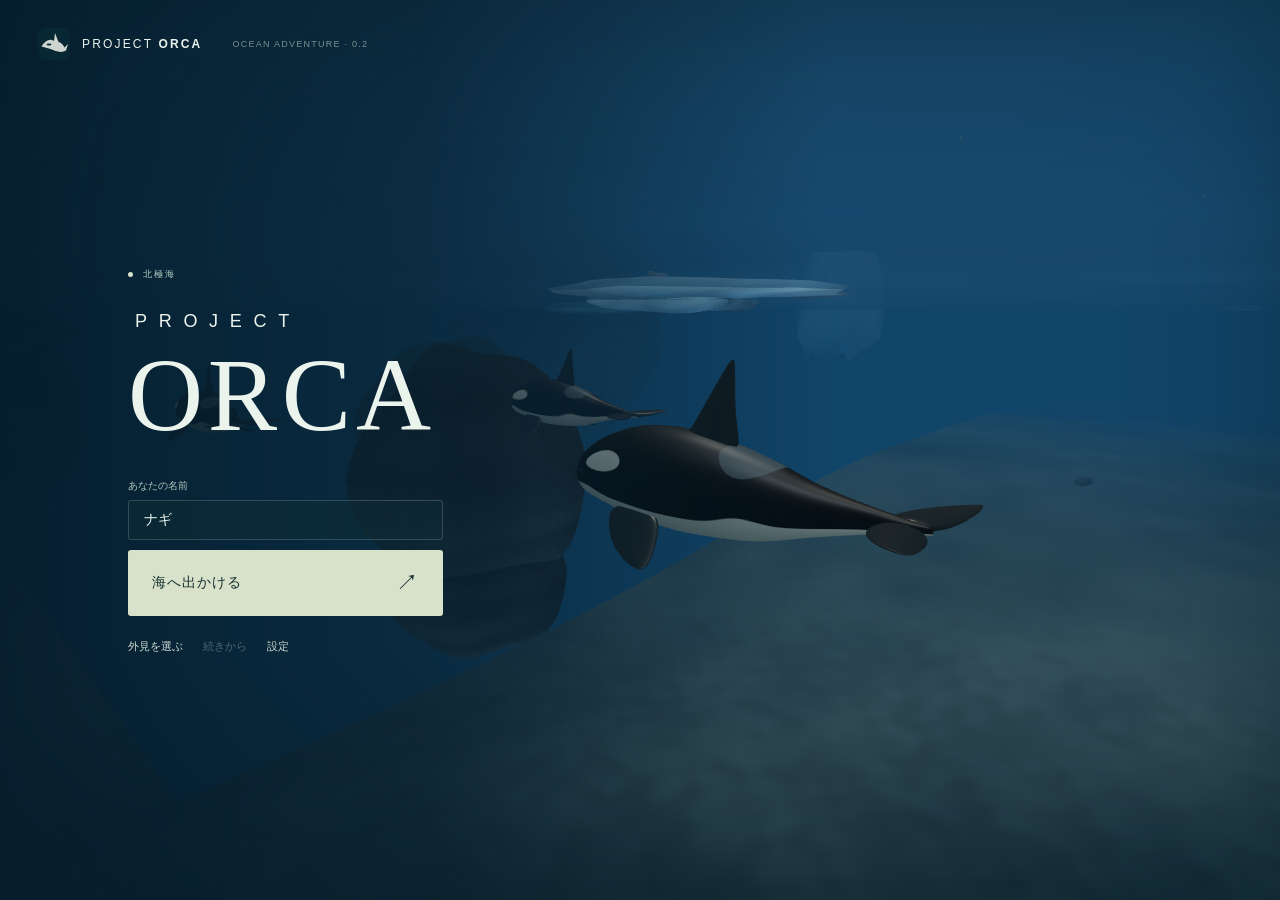
==== index.html @ 42634b18 "Publish PROJECT ORCA browser build" ====
<!doctype html>
<html lang="ja">
  <head>
    <meta charset="UTF-8" />
    <meta
      name="viewport"
      content="width=device-width,initial-scale=1,maximum-scale=1,viewport-fit=cover"
    />
    <meta name="theme-color" content="#071e26" />
    <meta
      name="description"
      content="PROJECT ORCA — シャチになって泳ぐ、海の遊泳プロトタイプ。"
    />
    <title>PROJECT ORCA — はじまりの入り江</title>
    <link rel="icon" type="image/svg+xml" href="./orca.svg" />
    <script type="module" crossorigin src="./assets/index-D6HIHNkJ.js"></script>
    <link rel="modulepreload" crossorigin href="./assets/rolldown-runtime-DK3Fl9T5.js">
    <link rel="modulepreload" crossorigin href="./assets/performanceConfigurator-UtxC_Odd.js">
    <link rel="modulepreload" crossorigin href="./assets/observable.pure-B5E8yEYx.js">
    <link rel="modulepreload" crossorigin href="./assets/engineStore-e38OvQA7.js">
    <link rel="modulepreload" crossorigin href="./assets/math.scalar.functions-CWgZfN9p.js">
    <link rel="modulepreload" crossorigin href="./assets/typeStore-Cu_sj2zM.js">
    <link rel="modulepreload" crossorigin href="./assets/math.vector.pure-DHuOuFju.js">
    <link rel="modulepreload" crossorigin href="./assets/domManagement-BqltO0ki.js">
    <link rel="modulepreload" crossorigin href="./assets/logger-CuBYPcDK.js">
    <link rel="modulepreload" crossorigin href="./assets/precisionDate-Uyb-ubD0.js">
    <link rel="modulepreload" crossorigin href="./assets/tools.functions-Bfpe10Z_.js">
    <link rel="modulepreload" crossorigin href="./assets/webRequest-dqz0dHXK.js">
    <link rel="modulepreload" crossorigin href="./assets/halfFloat-Ce77JD5z.js">
    <link rel="modulepreload" crossorigin href="./assets/guid-BXdVC_j_.js">
    <link rel="modulepreload" crossorigin href="./assets/tools.pure-nGRJFzYk.js">
    <link rel="modulepreload" crossorigin href="./assets/math.color.pure-CeF1C0dY.js">
    <link rel="modulepreload" crossorigin href="./assets/decorators-DI--mtdq.js">
    <link rel="modulepreload" crossorigin href="./assets/decorators.serialization-Bla9NMbT.js">
    <link rel="modulepreload" crossorigin href="./assets/smartArray-BRfcgNbX.js">
    <link rel="modulepreload" crossorigin href="./assets/node-C7BfPnvl.js">
    <link rel="modulepreload" crossorigin href="./assets/shaderStore-D-XQlhUT.js">
    <link rel="modulepreload" crossorigin href="./assets/internalTexture-2KuvHfRu.js">
    <link rel="modulepreload" crossorigin href="./assets/abstractEngine.pure-BdCotj_1.js">
    <link rel="modulepreload" crossorigin href="./assets/thinEngine.pure-C_fnGA-2.js">
    <link rel="modulepreload" crossorigin href="./assets/buffer.pure-Dsu2Cqrh.js">
    <link rel="modulepreload" crossorigin href="./assets/drawWrapper-D09kw58Y.js">
    <link rel="modulepreload" crossorigin href="./assets/preload-helper-DclECHGd.js">
    <link rel="modulepreload" crossorigin href="./assets/effectRenderer.pure-DuKdfv4X.js">
    <link rel="modulepreload" crossorigin href="./assets/lightConstants-BW4kXf1K.js">
    <link rel="modulepreload" crossorigin href="./assets/renderingManager-CKFhnV7E.js">
    <link rel="modulepreload" crossorigin href="./assets/pointerEvents-DpoSVIes.js">
    <link rel="modulepreload" crossorigin href="./assets/keyboardEvents-CGYiptFb.js">
    <link rel="modulepreload" crossorigin href="./assets/math.plane-CgUUBy_N.js">
    <link rel="modulepreload" crossorigin href="./assets/scene.pure-BgCkZ0VM.js">
    <link rel="modulepreload" crossorigin href="./assets/material.pure-g6BGzIQ9.js">
    <link rel="modulepreload" crossorigin href="./assets/math.size-BHZaDYSv.js">
    <link rel="modulepreload" crossorigin href="./assets/baseTexture.pure-BaRl4-h_.js">
    <link rel="modulepreload" crossorigin href="./assets/texture.pure-DbUJXZg4.js">
    <link rel="modulepreload" crossorigin href="./assets/animation.pure-Cd3NTP1P.js">
    <link rel="modulepreload" crossorigin href="./assets/constants-DlOANaVb.js">
    <link rel="modulepreload" crossorigin href="./assets/flowGraphInteger.pure-BKfG1Hxi.js">
    <link rel="modulepreload" crossorigin href="./assets/glTFLoaderAnimation.pure-APwmJm-O.js">
    <link rel="modulepreload" crossorigin href="./assets/postProcess.pure-Bec4GA9U.js">
    <link rel="modulepreload" crossorigin href="./assets/brdfTextureTools-Dqm6iAxA.js">
    <link rel="modulepreload" crossorigin href="./assets/sphericalPolynomial.pure-CgM_Z-fX.js">
    <link rel="modulepreload" crossorigin href="./assets/renderTargetTexture.pure-B_fIqQFZ.js">
    <link rel="modulepreload" crossorigin href="./assets/webAudioParameterComponent-I4RO8rKc.js">
    <link rel="modulepreload" crossorigin href="./assets/webAudioBaseSubGraph-ofkFGkYN.js">
    <link rel="modulepreload" crossorigin href="./assets/spatialWebAudioUpdaterComponent-DbIZGBCg.js">
    <link rel="modulepreload" crossorigin href="./assets/spatialWebAudio-PvMnu9jQ.js">
    <link rel="modulepreload" crossorigin href="./assets/abstractSoundSource-B_VErz4a.js">
    <link rel="modulepreload" crossorigin href="./assets/abstractSoundInstance-DIsoNVmw.js">
    <link rel="modulepreload" crossorigin href="./assets/flowGraphBlock-COSlsPFl.js">
    <link rel="modulepreload" crossorigin href="./assets/flowGraphAssetsContext-WtUyuDAI.js">
    <link rel="modulepreload" crossorigin href="./assets/flowGraphExecutionBlock-EtCtSpY2.js">
    <link rel="modulepreload" crossorigin href="./assets/flowGraphExecutionBlockWithOutSignal-daJLBOyP.js">
    <link rel="modulepreload" crossorigin href="./assets/flowGraphAsyncExecutionBlock-COw1bJff.js">
    <link rel="modulepreload" crossorigin href="./assets/flowGraphRichTypes.pure-CSgQOXzT.js">
    <link rel="modulepreload" crossorigin href="./assets/audioEngineV2-BJn6YDNq.js">
    <link rel="modulepreload" crossorigin href="./assets/textureProcessor-CqxPfNHv.js">
    <link rel="stylesheet" crossorigin href="./assets/index-ByMp5sHE.css">
  </head>
  <body>
    <canvas id="ocean" aria-label="PROJECT ORCAの3D海洋シーン"></canvas>
    <div id="app"></div>
  </body>
</html>
---- assets/index-ByMp5sHE.css ----
:root{--lightningcss-light: ;--lightningcss-dark:initial;color-scheme:dark;color:#eaf3ec;--mint:#c1ddc7;--text-scale:1;--touch-opacity:.7;--touch-inset:24px;font-synthesis:none;background:#071e26;font-family:Helvetica Neue,Hiragino Kaku Gothic ProN,Yu Gothic,sans-serif}*{box-sizing:border-box}body{font-size:calc(14px * var(--text-scale));margin:0;overflow:hidden}button,input,select{font:inherit}button{cursor:pointer;color:inherit;background:#cde4d409;border:1px solid #d3e8da30;border-radius:3px;padding:13px 18px;transition:background .18s,border-color .18s}button:hover{background:#d3e8da19;border-color:#d3e8da88}button:focus-visible,input:focus-visible,select:focus-visible,summary:focus-visible{outline-offset:4px;outline:2px solid #b9e8d3}button:disabled{opacity:.35;cursor:default}button.primary{color:#172f31;letter-spacing:.07em;background:#d8e2ca;border:0;justify-content:space-between;align-items:center;width:100%;padding:18px 24px;font-weight:600;display:flex}.primary:hover{background:#eef4de}.primary span{font-size:22px;font-weight:400}button small{letter-spacing:.07em;font-size:9px;display:block}input,select{color:#eaf3ec;background:#0c292dba;border:1px solid #b9d4c638;border-radius:3px;padding:11px 14px}input[type=range]{accent-color:#c8dfc7;width:100%;padding:0}input[type=checkbox]{accent-color:#bed8c1}#ocean{touch-action:none;outline:none;width:100vw;height:100dvh;display:block}#app{pointer-events:none;touch-action:none;position:fixed;inset:0}#app button,#app input,#app select,#app summary,#app details,#panel{pointer-events:auto}#panel{scrollbar-width:thin;background:#061b2238;justify-content:center;align-items:center;display:flex;position:absolute;inset:0;overflow:auto}#panel[hidden],[hidden]{display:none!important}.vignette{pointer-events:none;background:linear-gradient(#071b2738,#0000 24% 72%,#03182077);position:absolute;inset:0;box-shadow:inset 0 0 140px #03182066}#brand{top:max(28px, env(safe-area-inset-top));left:max(38px, env(safe-area-inset-left));z-index:3;letter-spacing:.18em;align-items:center;gap:12px;font-size:12px;display:flex;position:absolute}#brand img{opacity:.85;width:32px;height:32px}#brand b{font-weight:600}.build-tag{letter-spacing:.14em;color:#b1c8c2;opacity:.65;margin-left:18px;font-size:9px}#app[data-screen=title] #panel{background:linear-gradient(90deg,#051c2bea 0%,#071f2db3 33%,#082c3615 65%);justify-content:flex-start}.title-panel{width:315px;margin-left:10%;padding:110px 0 80px}.edition{letter-spacing:.22em;color:#b8d1c5;align-items:center;gap:10px;font-size:9px;display:flex}.edition i{background:#d8e2ca;border-radius:50%;width:5px;height:5px}h1{letter-spacing:.04em;margin:14px 0 16px;font-family:Baskerville,Yu Mincho,Hiragino Mincho ProN,serif;font-size:32px;font-weight:400;line-height:1.4}.title-panel h1{letter-spacing:.045em;margin:30px 0 25px;font-family:Baskerville,Times New Roman,serif;font-size:104px;font-weight:400;line-height:1.15}.title-panel h1>span:first-child{letter-spacing:.65em;margin-bottom:3px;padding-left:7px;font-family:Helvetica Neue,sans-serif;font-size:18px;display:block}.title-panel h1 .title-jp{letter-spacing:.15em;white-space:nowrap;margin-top:15px;font-family:Yu Mincho,Hiragino Mincho ProN,serif;font-size:18px;display:block}.intro{color:#b5ccc8;margin-bottom:27px;font-size:12px;line-height:2.15}.name-label{color:#b6c9be;margin:0 0 7px;font-size:10px;display:block}#orca-name{background:#102e3677;width:100%;margin-bottom:10px;padding:11px 15px}.title-links{gap:20px;margin:15px 0 0;display:flex}.title-links button{color:#cfdbd1;background:0 0;border:0;padding:8px 0;font-size:11px}.prototype-note{letter-spacing:.18em;color:#8eafa9;margin-top:26px;font-size:9px;line-height:2.3}.prototype-note span{letter-spacing:.05em;border-left:1px solid #829f9755;margin-left:10px;padding-left:10px}.prototype-note small{letter-spacing:.03em;color:#829e9e;font-size:9px}.title-coordinate{text-align:right;flex-direction:column;gap:10px;display:flex;position:absolute;bottom:19%;right:7%}.title-coordinate>span:first-child{letter-spacing:.25em;font-size:10px}.title-coordinate strong{letter-spacing:.15em;font-family:Yu Mincho,serif;font-size:21px;font-weight:400}.title-coordinate small{letter-spacing:.08em;color:#b1cac4;font-size:9px}.fine-rule{background:#a7c3b787;align-self:flex-end;width:48px;height:1px;margin:7px 0}.title-footer{letter-spacing:.14em;color:#8eaba5;justify-content:space-between;font-size:9px;display:flex;position:absolute;bottom:25px;left:40px;right:40px}.modal{-webkit-backdrop-filter:blur(18px);backdrop-filter:blur(18px);background:#092630ed;border:1px solid #b9d4c62c;border-radius:5px;width:min(480px,100% - 40px);max-height:calc(100dvh - 140px);margin:90px auto 30px;padding:34px;position:relative;overflow:auto;box-shadow:0 24px 100px #0005}.eyebrow{letter-spacing:.22em;color:#a6cabe;font-size:9px;display:block}.modal p{color:#bdd0c9;font-size:12px;line-height:1.9}.modal small{color:#91ada4;font-size:10px;line-height:1.9}.menu-grid{grid-template-columns:1fr 1fr;gap:8px;margin:15px 0 24px;display:grid}.menu-grid button{font-size:11px}.close{border:0;padding:3px 10px;font-size:24px;position:absolute;top:10px;right:12px}.settings-modal{width:min(640px,100% - 40px)}.settings-grid{grid-template-columns:1fr 1fr;gap:19px 28px;margin:24px 0;display:grid}.settings-grid label{color:#c8dacf;flex-direction:column;gap:12px;font-size:11px;display:flex}.settings-grid .check{flex-direction:row;align-items:center;gap:6px}.settings-grid select{max-width:100%;font-size:12px}.settings-grid small{font-size:9px}details{color:#c7d9ce;margin-bottom:24px;font-size:11px}summary{cursor:pointer;padding:12px 0}.key-grid{grid-template-columns:1fr 1fr;gap:6px;margin-bottom:15px;display:grid}.key-bind{text-align:left;justify-content:space-between;padding:8px;font-size:10px;display:flex}kbd{text-align:center;border:1px solid #b8d2c43b;border-radius:3px;min-width:20px;padding:2px 5px;font-family:inherit;font-size:10px;display:inline-block}#hud .location{flex-direction:column;gap:10px;display:flex;position:absolute;top:104px;left:40px}.location strong{letter-spacing:.15em;font-family:Yu Mincho,serif;font-size:22px;font-weight:400}.location>span:last-child{color:#b4cec4;font-size:10px}.compass{color:#d1e0d9;gap:24px;font-size:11px;display:flex;position:absolute;top:36px;left:50%;transform:translate(-50%)}.compass span:nth-child(3){text-align:center;min-width:45px}.menu-button{background:#0b2b3440;width:42px;padding:10px;font-size:16px;position:absolute;top:26px;right:32px}.instruments{align-items:center;gap:23px;display:flex;position:absolute;bottom:72px;left:40px}.depth{align-items:baseline;gap:6px;display:flex}.depth>span{letter-spacing:-.04em;font-variant-numeric:tabular-nums;font-size:38px;font-weight:200}.depth small{color:#c2d8d1;font-size:13px}.depth em{color:#94b8b0;margin-top:3px;font-size:9px;font-style:normal;display:block}.vital{border-left:1px solid #abcbb344;width:160px;padding-left:22px}.vital>div:not(.track){color:#bdd2c8;justify-content:space-between;font-size:9px;display:flex}.track{background:#adc7b52c;height:2px;margin:6px 0 9px}.track i{background:#c6e3ce;height:100%;transition:width .2s;display:block}#swim-hint{text-align:center;white-space:nowrap;position:absolute;bottom:72px;left:50%;transform:translate(-50%)}#swim-hint p{color:#bed1cb;margin:10px 0;font-size:11px}.quick-actions{gap:10px;display:flex;position:absolute;bottom:29px;right:35px}.quick-actions button{background:0 0;border:0;padding:5px;font-size:10px}.quick-actions kbd{margin-right:6px}#telemetry{color:#99b9b0;font-variant-numeric:tabular-nums;letter-spacing:.07em;font-size:9px;position:absolute;bottom:22px;left:40px}#toast{opacity:0;text-align:center;pointer-events:none;background:#082c36e6;border:1px solid #b4dcc63b;border-radius:3px;max-width:80%;padding:13px 24px;font-size:12px;line-height:1.7;transition:opacity .4s,transform .4s;position:absolute;top:95px;left:50%;transform:translate(-50%,-8px)}#toast.visible{opacity:1;transform:translate(-50%)}#loading{pointer-events:auto;z-index:10;background:#092630;flex-direction:column;justify-content:center;align-items:center;display:flex;position:absolute;inset:0}#loading p{color:#c3d6cd;margin:22px 0;font-size:12px}.load-track{background:#b3cbb22c;width:220px;height:2px}.load-track i{background:#c3dfbb;width:0;height:100%;transition:width .3s;display:block}#map-art{background:#0a3039;border:1px solid #b3c9b522;border-radius:3px;margin:20px 0}#map-art svg{width:100%;max-height:48vh;display:block}#map-art text{fill:#a7c7b9;font-family:sans-serif;font-size:9px}.discovery{border-bottom:1px solid #b3cdb21c;padding:9px 0}.muted{opacity:.7;font-size:10px!important}#touch-controls,#rotate-hint,#app[data-screen=playing] #brand .build-tag{display:none}#panel h2{font-family:Yu Mincho,serif;font-size:20px;font-weight:400}@media (pointer:coarse){#touch-controls{opacity:var(--touch-opacity);display:block}.touch-motion{right:max(var(--touch-inset), env(safe-area-inset-right));bottom:max(var(--touch-inset), env(safe-area-inset-bottom));grid-template-columns:56px 56px;gap:10px;display:grid;position:absolute}.touch-motion button,.touch-tools button{touch-action:none;background:#0a303355;border:1px solid #c6e0d850;border-radius:50%;width:56px;height:56px;padding:6px;font-size:22px}.touch-motion button.pressed,.touch-tools button.pressed{background:#b5e4cb55;border-color:#b5e4cb}.touch-tools{bottom:max(var(--touch-inset), env(safe-area-inset-bottom));left:max(var(--touch-inset), env(safe-area-inset-left));gap:10px;display:flex;position:absolute}.touch-tools button{font-size:21px}.quick-actions{top:70px;bottom:auto;right:20px}.quick-actions kbd{display:none}#swim-hint{bottom:164px}#hud .instruments{top:95px;bottom:auto;left:22px}.instruments .depth>span{font-size:24px}.vital{width:125px}.location{display:none!important}#telemetry{white-space:nowrap;font-size:8px;bottom:8px;left:50%;transform:translate(-50%)}#toast{top:65px}}@media (max-height:740px) and (min-width:761px){.title-panel{width:290px;padding:80px 0 50px}.title-panel h1{margin:18px 0;font-size:82px}.title-panel h1 .title-jp{font-size:16px}.intro{margin-bottom:17px;font-size:11px}.prototype-note{margin-top:15px}.title-links{margin-top:7px}.title-coordinate{bottom:22%}.edition{font-size:8px}}@media (max-width:760px){#brand{top:max(18px, env(safe-area-inset-top));left:max(20px, env(safe-area-inset-left));font-size:10px}.build-tag{letter-spacing:.04em;margin-left:4px;font-size:7px}.title-panel{width:270px;margin-left:8%}.title-panel h1{font-size:80px}.title-coordinate{display:none}.title-footer{font-size:7px;left:22px;right:22px}.title-footer span:last-child{display:none}.compass{gap:12px;font-size:9px;top:28px;left:66%}.menu-button{width:35px;padding:8px;font-size:12px;top:15px;right:16px}.modal{max-height:calc(100dvh - 90px);margin:65px auto 15px;padding:25px}.modal h1{font-size:27px}.settings-grid{gap:15px}.settings-grid label{font-size:10px}.instruments{left:22px}.quick-actions{right:15px}.title-panel h1 .title-jp{font-size:15px}#swim-hint{font-size:10px}#swim-hint .eyebrow{display:none}#swim-hint p{font-size:9px}}@media (pointer:coarse) and (orientation:landscape) and (max-height:540px){.title-panel{width:250px;margin-left:8%;padding:65px 0 35px}.title-panel h1{margin:12px 0;font-size:62px}.title-panel h1>span:first-child{font-size:11px}.title-panel h1 .title-jp{margin-top:6px;font-size:13px}.edition,.intro,.prototype-note,.title-footer{display:none}.title-panel .primary{padding:12px 18px}.name-label{font-size:9px}#orca-name{padding:8px 12px}.title-links{margin-top:4px}.title-coordinate{display:flex;bottom:16%;right:8%}.title-coordinate strong{font-size:16px}.modal{max-height:calc(100dvh - 80px);margin-top:60px}.instruments .depth>span{font-size:22px}.instruments{gap:12px}#hud .instruments{top:66px}.vital{width:110px;padding-left:12px}.vital>div:not(.track){font-size:8px}.track{margin:3px 0 6px}#swim-hint{bottom:26px}.quick-actions{top:62px}#toast{padding:8px 15px;font-size:10px;top:65px}}@media (pointer:coarse) and (orientation:portrait){#rotate-hint{text-align:center;color:#c4d7cb;pointer-events:none;width:100%;font-size:10px;display:block;position:absolute;top:75px}#app[data-screen=playing] #rotate-hint{top:180px}.settings-grid{grid-template-columns:1fr}.touch-tools{bottom:calc(var(--touch-inset) + 74px);left:var(--touch-inset)}#swim-hint{bottom:190px}.compass{display:none}.quick-actions{top:138px;left:15px;right:auto}}@media (prefers-reduced-motion:reduce){*{transition:none!important}}#hud{position:absolute;inset:0}@media (pointer:coarse){.quick-actions [data-action=sonar],.quick-actions #interaction{display:none}.quick-actions button{min-width:44px;min-height:44px}}#hud[data-minimal=true]>:not(.menu-button){display:none}@media (pointer:coarse) and (orientation:portrait){#toast{max-width:90%;padding:9px 14px;font-size:10px;top:215px}}#mission-hint{text-align:left;color:#d4e6dc;pointer-events:auto;background:#041c2373;border:0;border-left:2px solid #94cabc;max-width:min(480px,55vw);padding:9px 12px;font-size:12px;position:absolute;top:106px;left:34px}.character-modal{width:min(420px,45vw);margin-left:auto;margin-right:5vw}.preview-actions{gap:6px;margin:15px 0;display:flex}.preview-actions button{min-width:48px;min-height:48px}.record{border-bottom:1px solid #ffffff18;padding:14px 0}.record h2{margin:6px 0;font-size:18px}.record p{font-size:14px;line-height:1.6}.record.current{border-left:2px solid #8ac9b9;padding-left:16px}.records-modal{max-height:85dvh;overflow:auto}.site-list{max-height:150px;font-size:12px;overflow:auto}.site-list p{margin:5px}.site-list small{opacity:.65}.menu-button{min-width:48px;min-height:48px}[data-minimal=true] #mission-hint{display:none}@media (max-width:900px){#mission-hint{max-width:48vw;padding:5px 8px;font-size:10px;top:65px;left:18px}.character-modal{width:48vw;max-height:85dvh;margin-right:2vw;overflow:auto}.character-modal h1{font-size:24px}.character-modal p{font-size:12px}.character-modal .settings-grid{gap:8px}.quick-actions{gap:3px}.quick-actions button{padding:6px}.touch-tools{gap:5px}}@media (orientation:portrait) and (max-width:600px){.character-modal{width:90vw;max-height:66dvh;margin:24vh auto 0}#mission-hint{max-width:82vw;top:100px}}#mission-hint{max-width:420px;top:195px;left:40px}@media (pointer:coarse){#mission-hint{max-width:45vw;font-size:10px;top:125px;left:22px}}@media (pointer:coarse) and (orientation:portrait){#mission-hint{max-width:88vw;top:200px}#toast{top:255px!important}}@media (pointer:coarse) and (orientation:landscape){#swim-hint{width:170px;bottom:20px}#swim-hint .eyebrow{display:none}#swim-hint p{font-size:10px;line-height:1.5}.touch-tools button{border-radius:50%}}#app[data-screen=playing] #brand{display:none}#hud .reticle{background:#f2f9ffb3;border-radius:50%;width:5px;height:5px;display:none;position:absolute;top:50%;left:50%;translate:-50% -50%;box-shadow:0 0 0 1px #13294465}#hud[data-first-person=true]:not([data-minimal=true]) .reticle{display:block}#hud .location{top:max(18px, env(safe-area-inset-top))}#hud .location strong{font-size:.83rem;font-weight:500}#hud .instruments .meter{align-items:center;gap:8px;font-size:.83rem;display:flex}#hud .meter .track{flex:1}#hud[data-low-breath=true] #breath-bar{background:#ffbd88}#hud .quick-actions button,#hud #mission-hint{text-align:center;color:#e3f2ff;min-width:40px;min-height:40px;padding:4px 8px;font-size:1.18rem;line-height:1}#hud #mission-hint{width:auto;max-width:none}#touch-controls button{font-size:1.4rem}#touch-controls [hidden]{display:none}@media (pointer:coarse){#app[data-screen=playing] #rotate-hint{display:none}#hud .quick-actions button,#hud #mission-hint{min-width:44px;min-height:44px}}#hud button small,#touch-controls button small{font-size:calc(10px * var(--text-scale));letter-spacing:normal;white-space:nowrap;margin-top:4px;line-height:1}#hud .menu-button{width:auto;line-height:1}#hud .instruments .meter span{font-size:calc(10px * var(--text-scale));white-space:nowrap}#hud .quick-actions button{background:#071f366b}#touch-controls button{line-height:1}@media (pointer:coarse) and (orientation:landscape){#hud .quick-actions{top:max(84px, calc(env(safe-area-inset-top) + 64px))}}
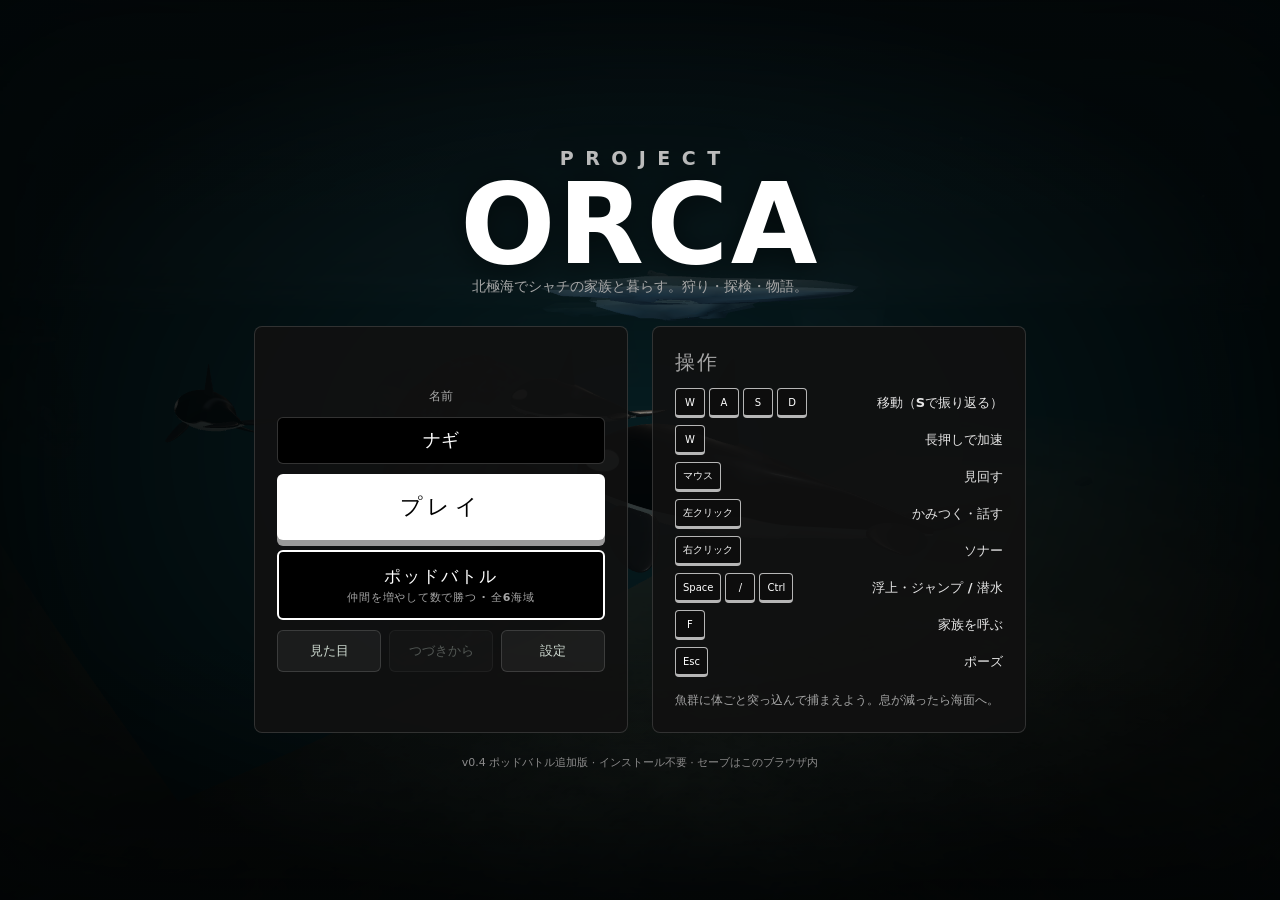
==== commit 6a6d8e32: "Publish PROJECT ORCA v0.4 with Pod Battle and Pod Rush (pod.html) Co-Authored-By: Claude Opus 5.5 <n" ====
--- a/index.html
+++ b/index.html
@@ -13,7 +13,7 @@
     />
     <title>PROJECT ORCA — はじまりの入り江</title>
     <link rel="icon" type="image/svg+xml" href="./orca.svg" />
-    <script type="module" crossorigin src="./assets/index-D6HIHNkJ.js"></script>
+    <script type="module" crossorigin src="./assets/main-h_G45akn.js"></script>
     <link rel="modulepreload" crossorigin href="./assets/rolldown-runtime-DK3Fl9T5.js">
     <link rel="modulepreload" crossorigin href="./assets/performanceConfigurator-UtxC_Odd.js">
     <link rel="modulepreload" crossorigin href="./assets/observable.pure-B5E8yEYx.js">
@@ -38,17 +38,17 @@
     <link rel="modulepreload" crossorigin href="./assets/internalTexture-2KuvHfRu.js">
     <link rel="modulepreload" crossorigin href="./assets/abstractEngine.pure-BdCotj_1.js">
     <link rel="modulepreload" crossorigin href="./assets/thinEngine.pure-C_fnGA-2.js">
-    <link rel="modulepreload" crossorigin href="./assets/buffer.pure-Dsu2Cqrh.js">
+    <link rel="modulepreload" crossorigin href="./assets/buffer.pure-CcJy8sl2.js">
     <link rel="modulepreload" crossorigin href="./assets/drawWrapper-D09kw58Y.js">
     <link rel="modulepreload" crossorigin href="./assets/preload-helper-DclECHGd.js">
-    <link rel="modulepreload" crossorigin href="./assets/effectRenderer.pure-DuKdfv4X.js">
+    <link rel="modulepreload" crossorigin href="./assets/effectRenderer.pure-Dw8sPNil.js">
     <link rel="modulepreload" crossorigin href="./assets/lightConstants-BW4kXf1K.js">
-    <link rel="modulepreload" crossorigin href="./assets/renderingManager-CKFhnV7E.js">
+    <link rel="modulepreload" crossorigin href="./assets/renderingManager-BkyeKAQs.js">
     <link rel="modulepreload" crossorigin href="./assets/pointerEvents-DpoSVIes.js">
     <link rel="modulepreload" crossorigin href="./assets/keyboardEvents-CGYiptFb.js">
     <link rel="modulepreload" crossorigin href="./assets/math.plane-CgUUBy_N.js">
-    <link rel="modulepreload" crossorigin href="./assets/scene.pure-BgCkZ0VM.js">
-    <link rel="modulepreload" crossorigin href="./assets/material.pure-g6BGzIQ9.js">
+    <link rel="modulepreload" crossorigin href="./assets/scene.pure-DlZlYXya.js">
+    <link rel="modulepreload" crossorigin href="./assets/material.pure-CqcnHW7j.js">
     <link rel="modulepreload" crossorigin href="./assets/math.size-BHZaDYSv.js">
     <link rel="modulepreload" crossorigin href="./assets/baseTexture.pure-BaRl4-h_.js">
     <link rel="modulepreload" crossorigin href="./assets/texture.pure-DbUJXZg4.js">
@@ -56,10 +56,11 @@
     <link rel="modulepreload" crossorigin href="./assets/constants-DlOANaVb.js">
     <link rel="modulepreload" crossorigin href="./assets/flowGraphInteger.pure-BKfG1Hxi.js">
     <link rel="modulepreload" crossorigin href="./assets/glTFLoaderAnimation.pure-APwmJm-O.js">
-    <link rel="modulepreload" crossorigin href="./assets/postProcess.pure-Bec4GA9U.js">
-    <link rel="modulepreload" crossorigin href="./assets/brdfTextureTools-Dqm6iAxA.js">
+    <link rel="modulepreload" crossorigin href="./assets/postProcess.pure-CaXdTGph.js">
+    <link rel="modulepreload" crossorigin href="./assets/brdfTextureTools-DnSlIe_4.js">
+    <link rel="modulepreload" crossorigin href="./assets/renderTargetTexture.pure-Coe2F7Sm.js">
+    <link rel="modulepreload" crossorigin href="./assets/textureProcessor-INXaSy8E.js">
     <link rel="modulepreload" crossorigin href="./assets/sphericalPolynomial.pure-CgM_Z-fX.js">
-    <link rel="modulepreload" crossorigin href="./assets/renderTargetTexture.pure-B_fIqQFZ.js">
     <link rel="modulepreload" crossorigin href="./assets/webAudioParameterComponent-I4RO8rKc.js">
     <link rel="modulepreload" crossorigin href="./assets/webAudioBaseSubGraph-ofkFGkYN.js">
     <link rel="modulepreload" crossorigin href="./assets/spatialWebAudioUpdaterComponent-DbIZGBCg.js">
@@ -73,8 +74,8 @@
     <link rel="modulepreload" crossorigin href="./assets/flowGraphAsyncExecutionBlock-COw1bJff.js">
     <link rel="modulepreload" crossorigin href="./assets/flowGraphRichTypes.pure-CSgQOXzT.js">
     <link rel="modulepreload" crossorigin href="./assets/audioEngineV2-BJn6YDNq.js">
-    <link rel="modulepreload" crossorigin href="./assets/textureProcessor-CqxPfNHv.js">
-    <link rel="stylesheet" crossorigin href="./assets/index-ByMp5sHE.css">
+    <link rel="modulepreload" crossorigin href="./assets/battle-ui-XgguBN_a.js">
+    <link rel="stylesheet" crossorigin href="./assets/battle-ui-DtpIV9Vv.css">
   </head>
   <body>
     <canvas id="ocean" aria-label="PROJECT ORCAの3D海洋シーン"></canvas>
--- a/assets/battle-ui-DtpIV9Vv.css
+++ b/assets/battle-ui-DtpIV9Vv.css
@@ -0,0 +1 @@
+:root{--lightningcss-light: ;--lightningcss-dark:initial;color-scheme:dark;color:#eaf3ec;--mint:#c1ddc7;--text-scale:1;--touch-opacity:.7;--touch-inset:24px;font-synthesis:none;background:#071e26;font-family:Helvetica Neue,Hiragino Kaku Gothic ProN,Yu Gothic,sans-serif}*{box-sizing:border-box}body{font-size:calc(14px * var(--text-scale));margin:0;overflow:hidden}button,input,select{font:inherit}button{cursor:pointer;color:inherit;background:#cde4d409;border:1px solid #d3e8da30;border-radius:3px;padding:13px 18px;transition:background .18s,border-color .18s}button:focus-visible,input:focus-visible,select:focus-visible,summary:focus-visible{outline-offset:4px;outline:2px solid #b9e8d3}button:disabled{opacity:.35;cursor:default}button.primary{color:#172f31;letter-spacing:.07em;background:#d8e2ca;border:0;justify-content:space-between;align-items:center;width:100%;padding:18px 24px;font-weight:600;display:flex}.primary span{font-size:22px;font-weight:400}button small{letter-spacing:.07em;font-size:9px;display:block}input,select{color:#eaf3ec;background:#0c292dba;border:1px solid #b9d4c638;border-radius:3px;padding:11px 14px}input[type=range]{accent-color:#c8dfc7;width:100%;padding:0}input[type=checkbox]{accent-color:#bed8c1}#ocean{touch-action:none;outline:none;width:100vw;height:100dvh;display:block}#app{pointer-events:none;touch-action:none;position:fixed;inset:0}#app button,#app input,#app select,#app summary,#app details,#panel{pointer-events:auto}#panel{scrollbar-width:thin;background:#061b2238;justify-content:center;align-items:center;display:flex;position:absolute;inset:0;overflow:auto}#panel[hidden],[hidden]{display:none!important}.vignette{pointer-events:none;background:linear-gradient(#071b2738,#0000 24% 72%,#03182077);position:absolute;inset:0;box-shadow:inset 0 0 140px #03182066}#brand{top:max(28px, env(safe-area-inset-top));left:max(38px, env(safe-area-inset-left));z-index:3;letter-spacing:.18em;align-items:center;gap:12px;font-size:12px;display:flex;position:absolute}#brand img{opacity:.85;width:32px;height:32px}#brand b{font-weight:600}.build-tag{letter-spacing:.14em;color:#b1c8c2;opacity:.65;margin-left:18px;font-size:9px}#app[data-screen=title] #panel{background:linear-gradient(90deg,#051c2bea 0%,#071f2db3 33%,#082c3615 65%);justify-content:flex-start}.title-panel{width:315px;margin-left:10%;padding:110px 0 80px}.edition{letter-spacing:.22em;color:#b8d1c5;align-items:center;gap:10px;font-size:9px;display:flex}.edition i{background:#d8e2ca;border-radius:50%;width:5px;height:5px}h1{letter-spacing:.04em;margin:14px 0 16px;font-family:Baskerville,Yu Mincho,Hiragino Mincho ProN,serif;font-size:32px;font-weight:400;line-height:1.4}.title-panel h1{letter-spacing:.045em;margin:30px 0 25px;font-family:Baskerville,Times New Roman,serif;font-size:104px;font-weight:400;line-height:1.15}.title-panel h1>span:first-child{letter-spacing:.65em;margin-bottom:3px;padding-left:7px;font-family:Helvetica Neue,sans-serif;font-size:18px;display:block}.title-panel h1 .title-jp{letter-spacing:.15em;white-space:nowrap;margin-top:15px;font-family:Yu Mincho,Hiragino Mincho ProN,serif;font-size:18px;display:block}.intro{color:#b5ccc8;margin-bottom:27px;font-size:12px;line-height:2.15}.name-label{color:#b6c9be;margin:0 0 7px;font-size:10px;display:block}#orca-name{background:#102e3677;width:100%;margin-bottom:10px;padding:11px 15px}.title-links{gap:20px;margin:15px 0 0;display:flex}.title-links button{color:#cfdbd1;background:0 0;border:0;padding:8px 0;font-size:11px}.prototype-note{letter-spacing:.18em;color:#8eafa9;margin-top:26px;font-size:9px;line-height:2.3}.prototype-note span{letter-spacing:.05em;border-left:1px solid #829f9755;margin-left:10px;padding-left:10px}.prototype-note small{letter-spacing:.03em;color:#829e9e;font-size:9px}.title-coordinate{text-align:right;flex-direction:column;gap:10px;display:flex;position:absolute;bottom:19%;right:7%}.title-coordinate>span:first-child{letter-spacing:.25em;font-size:10px}.title-coordinate strong{letter-spacing:.15em;font-family:Yu Mincho,serif;font-size:21px;font-weight:400}.title-coordinate small{letter-spacing:.08em;color:#b1cac4;font-size:9px}.fine-rule{background:#a7c3b787;align-self:flex-end;width:48px;height:1px;margin:7px 0}.title-footer{letter-spacing:.14em;color:#8eaba5;justify-content:space-between;font-size:9px;display:flex;position:absolute;bottom:25px;left:40px;right:40px}.modal{-webkit-backdrop-filter:blur(18px);backdrop-filter:blur(18px);background:#092630ed;border:1px solid #b9d4c62c;border-radius:5px;width:min(480px,100% - 40px);max-height:calc(100dvh - 140px);margin:90px auto 30px;padding:34px;position:relative;overflow:auto;box-shadow:0 24px 100px #0005}.eyebrow{letter-spacing:.22em;color:#a6cabe;font-size:9px;display:block}.modal small{color:#91ada4;font-size:10px;line-height:1.9}.menu-grid{grid-template-columns:1fr 1fr;gap:8px;margin:15px 0 24px;display:grid}.menu-grid button{font-size:11px}.close{border:0;padding:3px 10px;font-size:24px;position:absolute;top:10px;right:12px}.settings-modal{width:min(640px,100% - 40px)}.settings-grid{grid-template-columns:1fr 1fr;gap:19px 28px;margin:24px 0;display:grid}.settings-grid label{color:#c8dacf;flex-direction:column;gap:12px;font-size:11px;display:flex}.settings-grid .check{flex-direction:row;align-items:center;gap:6px}.settings-grid select{max-width:100%;font-size:12px}.settings-grid small{font-size:9px}details{color:#c7d9ce;margin-bottom:24px;font-size:11px}summary{cursor:pointer;padding:12px 0}.key-grid{grid-template-columns:1fr 1fr;gap:6px;margin-bottom:15px;display:grid}.key-bind{text-align:left;justify-content:space-between;padding:8px;font-size:10px;display:flex}kbd{text-align:center;border:1px solid #b8d2c43b;border-radius:3px;min-width:20px;padding:2px 5px;font-family:inherit;font-size:10px;display:inline-block}#hud .location{flex-direction:column;gap:10px;display:flex;position:absolute;top:104px;left:40px}.location strong{letter-spacing:.15em;font-family:Yu Mincho,serif;font-size:22px;font-weight:400}.location>span:last-child{color:#b4cec4;font-size:10px}.compass{color:#d1e0d9;gap:24px;font-size:11px;display:flex;position:absolute;top:36px;left:50%;transform:translate(-50%)}.compass span:nth-child(3){text-align:center;min-width:45px}.menu-button{background:#0b2b3440;width:42px;padding:10px;font-size:16px;position:absolute;top:26px;right:32px}.instruments{align-items:center;gap:23px;display:flex;position:absolute;bottom:72px;left:40px}.depth{align-items:baseline;gap:6px;display:flex}.depth>span{letter-spacing:-.04em;font-variant-numeric:tabular-nums;font-size:38px;font-weight:200}.depth small{color:#c2d8d1;font-size:13px}.depth em{color:#94b8b0;margin-top:3px;font-size:9px;font-style:normal;display:block}.vital{border-left:1px solid #abcbb344;width:160px;padding-left:22px}.vital>div:not(.track){color:#bdd2c8;justify-content:space-between;font-size:9px;display:flex}.track{background:#adc7b52c;height:2px;margin:6px 0 9px}.track i{background:#c6e3ce;height:100%;transition:width .2s;display:block}#swim-hint{text-align:center;white-space:nowrap;position:absolute;bottom:72px;left:50%;transform:translate(-50%)}#swim-hint p{color:#bed1cb;margin:10px 0;font-size:11px}.quick-actions{gap:10px;display:flex;position:absolute;bottom:29px;right:35px}.quick-actions button{background:0 0;border:0;padding:5px;font-size:10px}.quick-actions kbd{margin-right:6px}#telemetry{color:#99b9b0;font-variant-numeric:tabular-nums;letter-spacing:.07em;font-size:9px;position:absolute;bottom:22px;left:40px}#toast{opacity:0;text-align:center;pointer-events:none;background:#082c36e6;border:1px solid #b4dcc63b;border-radius:3px;max-width:80%;padding:13px 24px;font-size:12px;line-height:1.7;transition:opacity .4s,transform .4s;position:absolute;top:95px;left:50%;transform:translate(-50%,-8px)}#toast.visible{opacity:1;transform:translate(-50%)}#loading{pointer-events:auto;z-index:10;background:#092630;flex-direction:column;justify-content:center;align-items:center;display:flex;position:absolute;inset:0}#loading p{color:#c3d6cd;margin:22px 0;font-size:12px}.load-track{background:#b3cbb22c;width:220px;height:2px}.load-track i{background:#c3dfbb;width:0;height:100%;transition:width .3s;display:block}#map-art{background:#0a3039;border:1px solid #b3c9b522;border-radius:3px;margin:20px 0}#map-art svg{width:100%;max-height:48vh;display:block}#map-art text{fill:#a7c7b9;font-family:sans-serif;font-size:9px}.discovery{border-bottom:1px solid #b3cdb21c;padding:9px 0}.muted{opacity:.7;font-size:10px!important}#touch-controls,#rotate-hint,#app[data-screen=playing] #brand .build-tag{display:none}#panel h2{font-family:Yu Mincho,serif;font-size:20px;font-weight:400}@media (pointer:coarse){#touch-controls{opacity:var(--touch-opacity);display:block}.touch-motion{right:max(var(--touch-inset), env(safe-area-inset-right));bottom:max(var(--touch-inset), env(safe-area-inset-bottom));grid-template-columns:56px 56px;gap:10px;display:grid;position:absolute}.touch-motion button,.touch-tools button{touch-action:none;background:#0a303355;border:1px solid #c6e0d850;border-radius:50%;width:56px;height:56px;padding:6px;font-size:22px}.touch-motion button.pressed,.touch-tools button.pressed{background:#b5e4cb55;border-color:#b5e4cb}.touch-tools{bottom:max(var(--touch-inset), env(safe-area-inset-bottom));left:max(var(--touch-inset), env(safe-area-inset-left));gap:10px;display:flex;position:absolute}.touch-tools button{font-size:21px}.quick-actions{top:70px;bottom:auto;right:20px}.quick-actions kbd{display:none}#swim-hint{bottom:164px}#hud .instruments{top:95px;bottom:auto;left:22px}.instruments .depth>span{font-size:24px}.vital{width:125px}.location{display:none!important}#telemetry{white-space:nowrap;font-size:8px;bottom:8px;left:50%;transform:translate(-50%)}#toast{top:65px}}@media (max-height:740px) and (min-width:761px){.title-panel{width:290px;padding:80px 0 50px}.title-panel h1{margin:18px 0;font-size:82px}.title-panel h1 .title-jp{font-size:16px}.intro{margin-bottom:17px;font-size:11px}.prototype-note{margin-top:15px}.title-links{margin-top:7px}.title-coordinate{bottom:22%}.edition{font-size:8px}}@media (max-width:760px){#brand{top:max(18px, env(safe-area-inset-top));left:max(20px, env(safe-area-inset-left));font-size:10px}.build-tag{letter-spacing:.04em;margin-left:4px;font-size:7px}.title-panel{width:270px;margin-left:8%}.title-panel h1{font-size:80px}.title-coordinate{display:none}.title-footer{font-size:7px;left:22px;right:22px}.title-footer span:last-child{display:none}.compass{gap:12px;font-size:9px;top:28px;left:66%}.menu-button{width:35px;padding:8px;font-size:12px;top:15px;right:16px}.modal{max-height:calc(100dvh - 90px);margin:65px auto 15px;padding:25px}.modal h1{font-size:27px}.settings-grid{gap:15px}.settings-grid label{font-size:10px}.instruments{left:22px}.quick-actions{right:15px}.title-panel h1 .title-jp{font-size:15px}#swim-hint{font-size:10px}#swim-hint .eyebrow{display:none}#swim-hint p{font-size:9px}}@media (pointer:coarse) and (orientation:landscape) and (max-height:540px){.title-panel{width:250px;margin-left:8%;padding:65px 0 35px}.title-panel h1{margin:12px 0;font-size:62px}.title-panel h1>span:first-child{font-size:11px}.title-panel h1 .title-jp{margin-top:6px;font-size:13px}.edition,.intro,.prototype-note,.title-footer{display:none}.title-panel .primary{padding:12px 18px}.name-label{font-size:9px}#orca-name{padding:8px 12px}.title-links{margin-top:4px}.title-coordinate{display:flex;bottom:16%;right:8%}.title-coordinate strong{font-size:16px}.modal{max-height:calc(100dvh - 80px);margin-top:60px}.instruments .depth>span{font-size:22px}.instruments{gap:12px}#hud .instruments{top:66px}.vital{width:110px;padding-left:12px}.vital>div:not(.track){font-size:8px}.track{margin:3px 0 6px}#swim-hint{bottom:26px}.quick-actions{top:62px}#toast{padding:8px 15px;font-size:10px;top:65px}}@media (pointer:coarse) and (orientation:portrait){#rotate-hint{text-align:center;color:#c4d7cb;pointer-events:none;width:100%;font-size:10px;display:block;position:absolute;top:75px}#app[data-screen=playing] #rotate-hint{top:180px}.settings-grid{grid-template-columns:1fr}.touch-tools{bottom:calc(var(--touch-inset) + 74px);left:var(--touch-inset)}#swim-hint{bottom:190px}.compass{display:none}.quick-actions{top:138px;left:15px;right:auto}}@media (prefers-reduced-motion:reduce){*{transition:none!important}}#hud{position:absolute;inset:0}@media (pointer:coarse){.quick-actions [data-action=sonar],.quick-actions #interaction{display:none}.quick-actions button{min-width:44px;min-height:44px}}#hud[data-minimal=true]>:not(.menu-button){display:none}@media (pointer:coarse) and (orientation:portrait){#toast{max-width:90%;padding:9px 14px;font-size:10px;top:215px}}#mission-hint{text-align:left;color:#d4e6dc;pointer-events:auto;background:#041c2373;border:0;border-left:2px solid #94cabc;max-width:min(480px,55vw);padding:9px 12px;font-size:12px;position:absolute;top:106px;left:34px}.character-modal{width:min(420px,45vw);margin-left:auto;margin-right:5vw}.preview-actions{gap:6px;margin:15px 0;display:flex}.preview-actions button{min-width:48px;min-height:48px}.record{border-bottom:1px solid #ffffff18;padding:14px 0}.record h2{margin:6px 0;font-size:18px}.record p{font-size:14px;line-height:1.6}.record.current{border-left:2px solid #8ac9b9;padding-left:16px}.records-modal{max-height:85dvh;overflow:auto}.site-list{max-height:150px;font-size:12px;overflow:auto}.site-list p{margin:5px}.site-list small{opacity:.65}.menu-button{min-width:48px;min-height:48px}[data-minimal=true] #mission-hint{display:none}@media (max-width:900px){#mission-hint{max-width:48vw;padding:5px 8px;font-size:10px;top:65px;left:18px}.character-modal{width:48vw;max-height:85dvh;margin-right:2vw;overflow:auto}.character-modal h1{font-size:24px}.character-modal p{font-size:12px}.character-modal .settings-grid{gap:8px}.quick-actions{gap:3px}.quick-actions button{padding:6px}.touch-tools{gap:5px}}@media (orientation:portrait) and (max-width:600px){.character-modal{width:90vw;max-height:66dvh;margin:24vh auto 0}#mission-hint{max-width:82vw;top:100px}}#mission-hint{max-width:420px;top:195px;left:40px}@media (pointer:coarse){#mission-hint{max-width:45vw;font-size:10px;top:125px;left:22px}}@media (pointer:coarse) and (orientation:portrait){#mission-hint{max-width:88vw;top:200px}#toast{top:255px!important}}@media (pointer:coarse) and (orientation:landscape){#swim-hint{width:170px;bottom:20px}#swim-hint .eyebrow{display:none}#swim-hint p{font-size:10px;line-height:1.5}.touch-tools button{border-radius:50%}}#app[data-screen=playing] #brand{display:none}#hud .reticle{background:#f2f9ffb3;border-radius:50%;width:5px;height:5px;display:none;position:absolute;top:50%;left:50%;translate:-50% -50%;box-shadow:0 0 0 1px #13294465}#hud[data-first-person=true]:not([data-minimal=true]) .reticle{display:block}#hud .location{top:max(18px, env(safe-area-inset-top))}#hud .location strong{font-size:.83rem;font-weight:500}#hud .instruments .meter{align-items:center;gap:8px;font-size:.83rem;display:flex}#hud .meter .track{flex:1}#hud .quick-actions button,#hud #mission-hint{text-align:center;color:#e3f2ff;min-width:40px;min-height:40px;padding:4px 8px;font-size:1.18rem;line-height:1}#hud #mission-hint{width:auto;max-width:none}#touch-controls button{font-size:1.4rem}#touch-controls [hidden]{display:none}@media (pointer:coarse){#app[data-screen=playing] #rotate-hint{display:none}#hud .quick-actions button,#hud #mission-hint{min-width:44px;min-height:44px}}#hud button small,#touch-controls button small{font-size:calc(10px * var(--text-scale));letter-spacing:normal;white-space:nowrap;margin-top:4px;line-height:1}#hud .menu-button{width:auto;line-height:1}#hud .instruments .meter span{font-size:calc(10px * var(--text-scale));white-space:nowrap}#hud .quick-actions button{background:#071f366b}#touch-controls button{line-height:1}@media (pointer:coarse) and (orientation:landscape){#hud .quick-actions{top:max(84px, calc(env(safe-area-inset-top) + 64px))}}#sonar-guide,#play-hint,#breath-warning{pointer-events:none;width:max-content;max-width:82vw;font-size:calc(12px * var(--text-scale));color:#edfaff;background:#082937ee;border-radius:5px;padding:8px 12px;position:absolute;left:50%;translate:-50%}#sonar-guide{top:max(56px, calc(env(safe-area-inset-top) + 34px));font-variant-numeric:tabular-nums;border:1px solid #62e2e76b;align-items:center;gap:10px;display:flex}#sonar-guide strong{margin-right:8px}.echo-arrow{color:#abfaff;width:24px;height:24px;rotate:var(--echo-angle,0deg);border:1px solid #82e1e6a6;border-radius:50%;place-items:center;display:grid}#play-hint,#breath-warning{text-align:center;margin:0}#breath-warning{top:max(174px, calc(env(safe-area-inset-top) + 142px));color:#ffe5ca;border:1px solid #f4a35d99}#hud[data-low-breath=true][data-breath-flash=true] #breath-bar{animation:1.5s ease-in-out infinite breath-pulse}@keyframes breath-pulse{50%{opacity:.3}}@media (prefers-reduced-motion:reduce){#hud[data-low-breath] #breath-bar{animation:none}}@media (pointer:coarse) and (orientation:portrait){#play-hint{bottom:max(176px, calc(env(safe-area-inset-bottom) + 158px))}}@media (pointer:coarse) and (orientation:landscape){#play-hint{bottom:max(86px, calc(env(safe-area-inset-bottom) + 70px))}}#echo-secondary{color:#c2dee8;flex-wrap:wrap;gap:9px;font-size:.86em;display:flex}#echo-secondary>span>span{color:#89e1e7;margin-right:4px;display:inline-block}#sonar-guide:not([hidden])~#toast{top:max(117px, calc(env(safe-area-inset-top) + 91px))}@media (pointer:coarse) and (orientation:portrait){#hud .compass{left:50%;top:max(19px, env(safe-area-inset-top));display:flex}}:root{--ink:#f1f4f3;--ink-dim:#b7c2c4;--signal:#ff8a3d;--panel:#0a1319f2;--line:#ffffff1f;color:var(--ink);font-family:Hiragino Sans,Hiragino Kaku Gothic ProN,Noto Sans JP,Yu Gothic UI,Yu Gothic,system-ui,sans-serif}h1,.location strong,#panel h2{font-family:inherit}button{border:1px solid var(--line);background:#ffffff0a;border-radius:0;font-weight:600}button:hover{background:#ffffff1a;border-color:#fff5}button:focus-visible,input:focus-visible,select:focus-visible,summary:focus-visible{outline:2px solid var(--signal);outline-offset:2px}button.primary{background:var(--signal);color:#1a0d04;letter-spacing:.02em;justify-content:flex-start;font-weight:800}input,select{border-color:var(--line);background:#0005;border-radius:0}.icon{width:22px;height:22px;margin:0 auto;display:block}#brand{letter-spacing:.08em;gap:8px;font-weight:700}#brand .logo-mark .icon{width:20px;height:20px;color:var(--signal)}#app[data-screen=title] #brand{display:none}#app[data-screen=title] #panel{background:linear-gradient(90deg,#050b0fdd 0%,#050b0f88 34%,#0000 62%);align-items:flex-end}.title-panel{width:min(340px,100% - 48px);margin:0 0 0 max(48px,7vw);padding:0 0 max(56px,9vh)}.title-panel .logo{letter-spacing:-.03em;text-shadow:0 4px 30px #0008;margin:0 0 36px;font-size:clamp(64px,11vw,120px);font-weight:900;line-height:.86}.title-panel .logo small{letter-spacing:.32em;color:var(--signal);margin-bottom:.5em;font-size:.17em;font-weight:700;display:block}.title-foot{color:var(--ink-dim);margin-top:28px;font-size:11px}.game-menu{flex-direction:column;gap:4px;display:flex}.game-menu>button,.title-links button{text-align:left;background:#00000040;border:0;border-left:3px solid #0000;width:100%;padding:13px 16px}.game-menu>button:hover,.game-menu>button:focus-visible,.title-links button:hover{border-left-color:var(--signal);background:#ffffff14;outline:none}.game-menu>button.primary{background:var(--signal);border-left-color:#fff}.title-links{gap:4px;margin-top:0;display:flex}.title-links button{text-align:center;border-left:0;flex:1;font-size:12px}.name-label{color:var(--ink-dim);margin:0 0 2px;font-size:11px}#orca-name{margin-bottom:8px}#panel{background:#03080b99}.modal{background:var(--panel);-webkit-backdrop-filter:none;backdrop-filter:none;border:0;border-top:3px solid var(--signal);border-radius:0;padding:28px 30px 26px;box-shadow:0 30px 80px #000a}.modal h1{letter-spacing:.02em;margin:0 0 14px;font-size:24px;font-weight:800}.modal p{color:var(--ink-dim);font-size:13px;line-height:1.7}.modal small{color:#8d9a9c}.pause-modal{width:min(360px,100% - 40px)}.pause-modal .game-menu{margin-bottom:14px}.ending-modal>small{color:var(--signal);font-size:12px;font-weight:700;display:block}.ending-modal h1{font-size:40px}.close{background:0 0;border:0;font-size:20px}.record{border-left:2px solid var(--line);padding-left:12px}.record.current{border-left-color:var(--signal)}.traits{gap:8px;margin-bottom:8px;display:grid}.trait{grid-template-columns:5em auto 1fr;align-items:baseline;gap:12px;display:grid}.trait .pips{color:var(--signal);letter-spacing:.15em}.trait small{text-align:right}.map-target{font-weight:700;color:var(--signal)!important}.loading-title{letter-spacing:.3em;margin-bottom:18px;font-size:13px;font-weight:800;display:block}.loading-tip{color:var(--ink-dim);margin-top:26px;font-size:12px}.load-track i{background:var(--signal)}#hud{text-shadow:0 1px 3px #000c}#hud #mission-hint.objective{border:0;border-left:3px solid var(--signal);text-align:left;width:auto;min-height:0;color:var(--ink);font-size:inherit;cursor:pointer;background:0 0;border-radius:0;margin:0;line-height:normal}#objective,#hud #mission-hint.objective{top:max(20px, env(safe-area-inset-top));left:max(28px, env(safe-area-inset-left));border-left:3px solid var(--signal);flex-direction:column;gap:3px;max-width:min(420px,40vw);padding-left:12px;display:flex;position:absolute}#mission-hint.objective small{font-size:calc(11px * var(--text-scale));color:var(--signal);font-weight:700}#mission-hint.objective strong{font-size:calc(15px * var(--text-scale));font-weight:800;line-height:1.35}#mission-hint.objective span{font-size:calc(12px * var(--text-scale));color:var(--ink-dim);font-variant-numeric:tabular-nums}#hud .location{top:max(46px, calc(env(safe-area-inset-top) + 28px));align-items:center;left:50%;translate:-50%}#hud .location strong{font-size:calc(11px * var(--text-scale));letter-spacing:.1em;color:var(--ink-dim);font-weight:700}.compass{top:max(22px, env(safe-area-inset-top));font-variant-numeric:tabular-nums;font-weight:700}#hud .menu-button{border:1px solid var(--line);background:#00000040;padding:8px}.depth>span{font-size:34px;font-weight:800}.vital{border-left:2px solid var(--line)}#hud .instruments .meter span,#hunt-panel .meter span{min-width:2.6em;color:var(--ink);font-weight:700}.track{background:#ffffff26;height:4px}.track i{background:var(--ink)}#hunt-panel{right:max(32px, env(safe-area-inset-right));flex-direction:column;align-items:flex-end;gap:8px;width:190px;display:flex;position:absolute;bottom:96px}#hunt-panel .meter{width:100%;font-size:calc(10px * var(--text-scale));align-items:center;gap:8px;display:flex}#hunt-panel .meter .track{flex:1;margin:0}#catch-count{font-variant-numeric:tabular-nums}#catch-count b{font-size:28px;font-weight:800}#catch-count small{color:var(--ink-dim);margin-left:3px}#catch-feed{flex-direction:column;align-items:flex-end;gap:4px;margin:0;padding:0;list-style:none;display:flex}#catch-feed li{font-size:calc(12px * var(--text-scale));background:#0006;padding:3px 8px;font-weight:700;animation:.25s ease-out catch-in}#catch-feed li.combo{color:#1a0d04;background:var(--signal);text-shadow:none}@keyframes catch-in{0%{opacity:0;transform:translate(12px)}}.quick-actions button,#hud .quick-actions button{border:1px solid var(--line);background:#00000040;min-width:52px;padding:7px 6px 6px}#hud button small,#touch-controls button small{font-weight:700}#hud .reticle{background:0 0;border:2px solid #fffc;width:6px;height:6px;display:block;box-shadow:0 0 0 1px #0007}#toast{background:var(--panel);border-left:3px solid var(--signal);border-radius:0;font-weight:700}#sonar-guide,#play-hint,#breath-warning{background:#0a1319e6;border-radius:0;font-weight:700}#sonar-guide{border:0;border-left:3px solid var(--signal)}.echo-arrow{border-color:var(--signal);color:var(--signal)}#breath-warning{background:var(--signal);color:#1a0d04;text-shadow:none;border:0}#touch-controls button{background:#0005;border:1px solid #fff4;border-radius:50%}#touch-controls .icon{width:24px;height:24px}@media (max-width:900px),(pointer:coarse){#objective{max-width:52vw}#mission-hint.objective strong{font-size:calc(13px * var(--text-scale))}#hunt-panel{bottom:auto;top:max(84px, calc(env(safe-area-inset-top) + 64px));width:150px}}.title-panel .logo{font-family:inherit}#hud .location{top:max(30px, calc(env(safe-area-inset-top) + 10px));left:auto;right:max(96px, calc(env(safe-area-inset-right) + 76px));align-items:flex-end;translate:none}:root{--ink:#fff;--ink-dim:#a6a6a6;--signal:#fff;--panel:#111111f0;--line:#ffffff24;--gray:#2a2a2a}body{background:#000}button.primary,.game-menu>button.primary{color:#000;background:#fff;border-left-color:#fff}.primary:hover{background:#d9d9d9}kbd{color:#fff;min-width:30px;height:30px;text-shadow:none;background:#0d0d0dcc;border:1px solid #ffffffb3;border-bottom-width:3px;border-radius:4px;place-items:center;padding:0 7px;font:700 12px/1 inherit;display:inline-grid}kbd .icon{width:16px;height:16px}.modal{background:var(--panel);border-top:1px solid #ffffff40;border-radius:6px}.modal h1{font-size:22px}#map-art svg{filter:grayscale()contrast(1.1)}#loading{background:#000}#brand .logo-mark .icon{color:#fff}#app[data-screen=title] #panel{background:radial-gradient(#0003 0%,#000c 75%),#0005;justify-content:center;align-items:center}.landing{text-align:center;grid-template-columns:minmax(0,1fr) minmax(0,1fr);grid-template-areas:"logo logo""tag tag""play controls""foot foot";gap:0 24px;width:min(820px,100%);margin:0 auto;padding:48px 24px 28px;display:grid}.landing .logo{letter-spacing:.02em;grid-area:logo;margin:0 0 6px;font-size:clamp(64px,10vw,112px);font-weight:900}.landing .logo small{color:#bdbdbd;letter-spacing:.6em;margin-left:.6em}.tagline{color:var(--ink-dim);grid-area:tag;margin:0 0 30px;font-size:14px;font-weight:600}.play-card,.controls-card{border:1px solid var(--line);text-align:left;background:#111111e6;border-radius:8px;padding:22px}.play-card{flex-direction:column;grid-area:play;gap:10px;display:flex}.play-card #orca-name{text-align:center;border-radius:6px;margin:0;padding:12px;font-size:18px;font-weight:700}.play-card .play{letter-spacing:.2em;border:0;border-radius:6px;justify-content:center;padding:18px;font-size:22px;font-weight:900;transition:transform 80ms,box-shadow 80ms,background .15s;box-shadow:0 6px #9a9a9a}.play-card .play:active{transform:translateY(4px);box-shadow:0 2px #9a9a9a}.play-card .title-links{gap:8px;display:flex}.play-card .title-links button{border:1px solid var(--line);background:#ffffff0d;border-radius:6px;flex:1;padding:11px 6px;font-size:13px}.play-card .name-label{color:var(--ink-dim);text-align:center;font-size:12px}.controls-card{grid-area:controls}.controls-card h2{letter-spacing:.1em;color:var(--ink-dim);margin:0 0 12px;font-size:13px}.controls-card dl{gap:7px;margin:0;display:grid}.controls-card dl>div{justify-content:space-between;align-items:center;gap:12px;display:flex}.controls-card dt{gap:4px;display:flex}.controls-card dd{color:#e6e6e6;margin:0;font-size:13px;font-weight:600}.controls-card p{color:var(--ink-dim);margin:14px 0 0;font-size:12px;line-height:1.6}.landing-foot{color:#8a8a8a;grid-area:foot;margin-top:22px;font-size:11px}.landing .title-foot{display:none}#hud .compass{top:max(14px, env(safe-area-inset-top));flex-direction:column;align-items:center;gap:2px;display:flex;left:50%;transform:translate(-50%)}.compass-window{width:380px;height:28px;position:relative;overflow:hidden;-webkit-mask-image:linear-gradient(90deg,#0000,#000 18% 82%,#0000);mask-image:linear-gradient(90deg,#0000,#000 18% 82%,#0000)}.compass-window:after{content:"";background:#fff;width:2px;height:9px;position:absolute;top:0;left:50%;translate:-50%}#compass-tape{height:100%;position:absolute;top:0;left:190px}#compass-tape span{white-space:nowrap;font-size:13px;font-weight:800;position:absolute;bottom:2px;translate:-50%}#compass-tape .minor{color:#bdbdbd;font-size:10px}#compass-tape .tick{background:#ffffff80;width:1px;height:7px}#bearing{color:var(--ink-dim);font-variant-numeric:tabular-nums;font-size:10px}#hud .location{top:max(62px, calc(env(safe-area-inset-top) + 48px));align-items:center;left:50%;right:auto;translate:-50%}#minimap{top:max(18px, env(safe-area-inset-top));right:max(18px, env(safe-area-inset-right));width:150px;height:150px;position:absolute}#minimap canvas{width:100%;height:100%;display:block}#hud .menu-button{top:max(18px, env(safe-area-inset-top));right:calc(max(18px, env(safe-area-inset-right)) + 162px);border-radius:6px}#hunt-panel{top:calc(max(18px, env(safe-area-inset-top)) + 160px);bottom:auto;right:max(18px, env(safe-area-inset-right));width:150px}#table-bar{background:#d0d0d0!important}#catch-feed li.combo{color:#000;background:#fff}#hud .instruments{left:50%;bottom:max(22px, env(safe-area-inset-bottom));border:1px solid var(--line);background:#0d0d0d99;border-radius:8px;gap:18px;padding:10px 18px;translate:-50%}#hud .instruments .vital{border-left:1px solid var(--line);width:240px;padding-left:16px}#hud .instruments .track{border-radius:3px;height:6px;margin:5px 0;overflow:hidden}#hud .instruments .depth>span{font-size:28px}#hud[data-low-breath=true] #breath-bar{background:#fff}#play-hint{bottom:max(104px, calc(env(safe-area-inset-bottom) + 96px))}#hud .quick-actions,.quick-actions{left:max(20px, env(safe-area-inset-left));right:auto;bottom:max(22px, env(safe-area-inset-bottom));gap:6px}#hud .quick-actions button{background:0 0;border:0;flex-direction:column;align-items:center;gap:4px;min-width:54px;padding:6px 4px 5px;display:flex}#hud .quick-actions button:hover kbd{background:#ffffff26}#hud .quick-actions small{color:#e0e0e0;margin:0}#sonar-guide{top:max(84px, calc(env(safe-area-inset-top) + 70px));border-left-color:#fff}.echo-arrow{color:#fff;border-color:#fff}#echo-secondary>span>span{color:#cfcfcf}#toast{top:max(124px, calc(env(safe-area-inset-top) + 108px));border-left-color:#fff;border-radius:6px}#breath-warning{color:#000;background:#fff;border-radius:6px}.trait .pips,#mission-hint.objective small{color:#fff}#mission-hint.objective small{opacity:.7}#hud #mission-hint.objective,.record.current{border-left-color:#fff}.map-target{color:#fff!important}#touch-controls button{background:#0000006b;border-color:#fff6}@media (max-width:760px){.landing{grid-template-columns:1fr;grid-template-areas:"logo""tag""play""controls""foot";gap:14px;padding-top:28px}.tagline{margin-bottom:4px}}@media (max-height:560px){.landing{padding:14px 20px}.landing .logo{font-size:48px}.tagline{margin-bottom:12px}.controls-card dl{grid-template-columns:1fr 1fr;gap:6px 12px}.controls-card p,.landing-foot{display:none}}@media (pointer:coarse),(max-width:900px){.compass-window{width:220px}#compass-tape{left:110px}#minimap{width:104px;height:104px}#hud .menu-button{right:calc(max(14px, env(safe-area-inset-right)) + 112px)}#hunt-panel{top:calc(max(18px, env(safe-area-inset-top)) + 112px);width:120px}#hud .instruments .vital{width:150px}#hud .instruments .depth>span{font-size:20px}}@media (pointer:coarse){#hud .quick-actions,#hud .quick-actions[style]{top:calc(max(16px, env(safe-area-inset-top)) + 84px);bottom:auto;left:max(14px, env(safe-area-inset-left))}#hud .quick-actions kbd{min-width:36px;height:36px}#hud .instruments{bottom:max(10px, env(safe-area-inset-bottom));padding:6px 12px;top:auto}#hud .quick-actions{right:auto}#hud .quick-actions kbd{display:inline-grid}}.play-card{justify-content:center}#orca-name,.play-card #orca-name{color:#fff;background:#000;border:1px solid #fff3}@media (pointer:coarse){#hud .quick-actions [data-action=sonar],#hud .quick-actions #interaction{display:none}}#hud .instruments .speed{flex-flow:wrap;align-items:baseline;width:132px}#hud .instruments .speed em{font-style:normal;font-size:calc(10px * var(--text-scale));color:var(--ink-dim);flex-basis:100%;margin-top:2px}#hud .instruments .speed em b{color:#fff;font-variant-numeric:tabular-nums}#speed{font-variant-numeric:tabular-nums}kbd.mouse{padding:0 4px}.play-card .battle-entry{color:#fff;background:#000;border:2px solid #fff;border-radius:6px;flex-direction:column;align-items:center;gap:2px;padding:13px 10px;display:flex}.play-card .battle-entry strong{letter-spacing:.12em;font-size:17px}.play-card .battle-entry small{color:var(--ink-dim);font-size:11px}.play-card .battle-entry:hover:not(:disabled){color:#000;background:#fff}.play-card .battle-entry:hover:not(:disabled) small{color:#444}#app[data-mode=battle] #mission-hint,#app[data-mode=battle] #hunt-panel,#app[data-mode=battle] #hud .location,#app[data-mode=battle] #hud .compass,#app[data-mode=battle] .quick-actions [data-command],#app[data-mode=battle] #sonar-guide,#app[data-mode=battle] [data-touch=call],#app[data-mode=battle] [data-action=interact],#app[data-mode=battle] [data-touch=interact]{display:none!important}#battle-hud{pointer-events:none;position:absolute;inset:0}#battle-hud[hidden]{display:none}#battle-hud .pod-count{top:max(14px, env(safe-area-inset-top));border:1px solid var(--line);font-variant-numeric:tabular-nums;background:#000000b8;border-radius:8px;align-items:baseline;gap:4px;padding:4px 18px 6px;display:flex;position:absolute;left:50%;translate:-50%}#pod-count{color:#fff;font-size:46px;font-weight:900;line-height:1}#battle-hud .pod-count small{color:var(--ink-dim);font-size:15px;font-weight:700}#pod-delta{color:#fff;opacity:0;white-space:nowrap;text-shadow:0 1px 3px #000;margin-left:8px;font-size:22px;font-weight:900;position:absolute;top:6px;left:100%}#pod-delta.bad{color:#bdbdbd}#pod-delta.show{animation:.9s ease-out pod-delta}@keyframes pod-delta{0%{opacity:1;transform:translateY(0)}to{opacity:0;transform:translateY(-14px)}}#battle-hud .course{top:calc(max(14px, env(safe-area-inset-top)) + 70px);background:#fff3;border-radius:2px;grid-template-columns:58fr 42fr 0fr;width:min(300px,60vw);height:4px;display:grid;position:absolute;left:50%;translate:-50%}#battle-hud .course span{color:var(--ink-dim);white-space:nowrap;border-left:1px solid #fff5;padding-left:4px;font-size:11px;position:relative;top:8px}#battle-hud .course span:last-of-type{border-left:0;border-right:1px solid #fff5;padding:0 4px 0 0;position:absolute;right:0}#course-mark{background:#fff;border-radius:2px;width:4px;height:12px;margin-left:-2px;transition:left .2s linear;position:absolute;top:-4px}#battle-hud .pod-meter{top:calc(max(14px, env(safe-area-inset-top)) + 104px);color:var(--ink-dim);background:#0000009a;border-radius:6px;align-items:center;gap:8px;padding:4px 10px;font-size:12px;display:flex;position:absolute;left:50%;translate:-50%}#battle-hud .track{background:#ffffff2e;border-radius:3px;width:120px;height:6px;overflow:hidden}#battle-hud .track i{background:#fff;height:100%;transition:width .15s;display:block}#pod-energy-text{font-variant-numeric:tabular-nums;min-width:34px}#pod-overflow,#pod-foe{white-space:nowrap;background:#000000a8;border-radius:6px;margin:0;padding:4px 12px;font-size:13px;position:absolute;left:50%;translate:-50%}#pod-overflow{top:calc(max(14px, env(safe-area-inset-top)) + 136px);color:var(--ink-dim)}#pod-foe{top:calc(max(14px, env(safe-area-inset-top)) + 166px);color:#000;background:#fff;font-weight:800}#pod-overflow[hidden],#pod-foe[hidden],#boss-bar[hidden]{display:none}#boss-bar{bottom:calc(max(22px, env(safe-area-inset-bottom)) + 92px);background:#000000c8;border:1px solid #ffffff40;border-radius:8px;grid-template-columns:1fr auto;gap:4px 10px;width:min(520px,80vw);padding:10px 14px;display:grid;position:absolute;left:50%;translate:-50%}#boss-bar strong{font-size:15px}#boss-bar small{color:var(--ink-dim);font-variant-numeric:tabular-nums}#boss-bar .track{grid-column:1/-1;width:100%;height:10px}#gate-pop{color:#fff;opacity:0;text-shadow:0 3px #000,0 0 18px #000c;white-space:nowrap;font-size:72px;font-weight:900;position:absolute;top:34%;left:50%;translate:-50% -50%}#gate-pop.bad{color:#9a9a9a}#gate-pop.show{animation:1.1s ease-out gate-pop}@keyframes gate-pop{0%{opacity:0;transform:scale(.6)}15%{opacity:1;transform:scale(1.08)}70%{opacity:1;transform:scale(1)}to{opacity:0;transform:scale(1)}}.stages-modal,.result-modal{width:min(640px,100vw - 32px);max-height:calc(100vh - 32px);overflow:auto}.stages-lead{color:var(--ink-dim);margin:0 0 14px;font-size:13px}.stage-list{flex-direction:column;gap:8px;display:flex}.stage-card{text-align:left;border:1px solid var(--line);color:#fff;background:#ffffff08;border-radius:8px;grid-template-columns:44px 1fr auto;align-items:center;gap:12px;width:100%;padding:12px 14px;display:grid}.stage-card:hover,.stage-card:focus-visible{color:#000;background:#fff}.stage-card:hover small,.stage-card:focus-visible small{color:#444}.stage-no{text-align:center;font-size:26px;font-weight:900}.stage-body{flex-direction:column;gap:2px;display:flex}.stage-body strong{font-size:16px}.stage-card small{color:var(--ink-dim);font-size:12px}.stage-best{white-space:nowrap;flex-direction:column;align-items:flex-end;gap:2px;display:flex}.stage-best b{letter-spacing:.1em}.result-modal h1{margin-bottom:0;font-size:40px}.result-stage{color:var(--ink-dim);margin:2px 0 6px}.result-stars{letter-spacing:.2em;margin:0 0 8px;font-size:30px}.result-stats{grid-template-columns:repeat(4,1fr);gap:8px;margin:8px 0 12px;display:grid}.result-stats div{border:1px solid var(--line);border-radius:6px;padding:8px}.result-stats dt{color:var(--ink-dim);font-size:11px}.result-stats dd{margin:2px 0 0;font-size:20px;font-weight:800}.result-modal .game-menu{margin-top:12px}@media (max-width:720px),(max-height:500px){#pod-count{font-size:34px}#gate-pop{font-size:52px}.result-stats{grid-template-columns:repeat(2,1fr)}#battle-hud .course{top:calc(max(10px, env(safe-area-inset-top)) + 56px)}#battle-hud .pod-meter{top:calc(max(10px, env(safe-area-inset-top)) + 86px)}}#app[data-mode=battle] #toast{top:calc(max(14px, env(safe-area-inset-top)) + 196px)}@media (max-width:720px),(max-height:500px){#app[data-mode=battle] #toast{top:calc(max(10px, env(safe-area-inset-top)) + 120px)}}
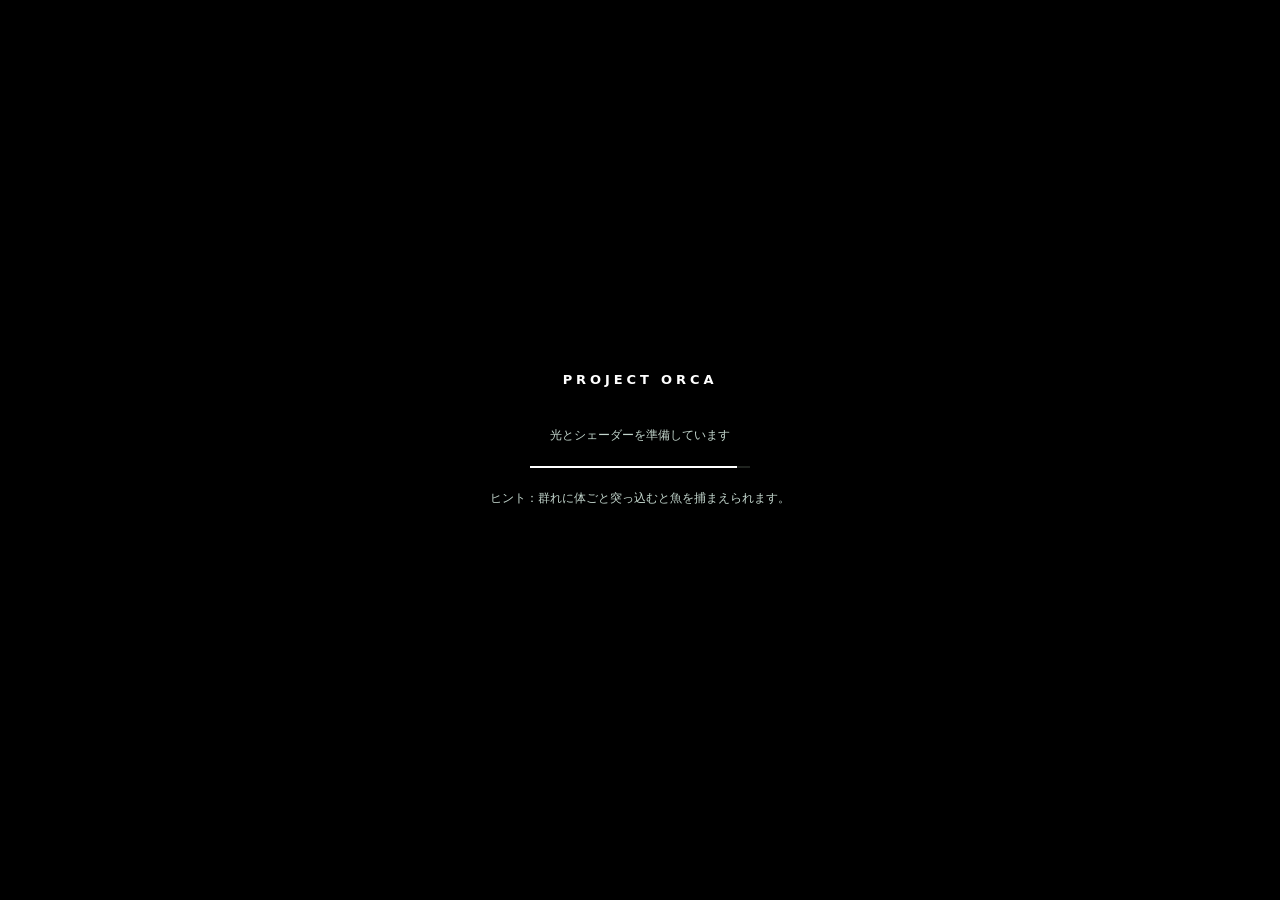
==== commit ff2f6fd3: "Publish PROJECT ORCA v0.5: harder Pod Battle, new polar bear, simpler HUD Co-Authored-By: Claude Opu" ====
--- a/index.html
+++ b/index.html
@@ -13,7 +13,7 @@
     />
     <title>PROJECT ORCA — はじまりの入り江</title>
     <link rel="icon" type="image/svg+xml" href="./orca.svg" />
-    <script type="module" crossorigin src="./assets/main-h_G45akn.js"></script>
+    <script type="module" crossorigin src="./assets/main-DFVDJCW3.js"></script>
     <link rel="modulepreload" crossorigin href="./assets/rolldown-runtime-DK3Fl9T5.js">
     <link rel="modulepreload" crossorigin href="./assets/performanceConfigurator-UtxC_Odd.js">
     <link rel="modulepreload" crossorigin href="./assets/observable.pure-B5E8yEYx.js">
@@ -57,7 +57,7 @@
     <link rel="modulepreload" crossorigin href="./assets/flowGraphInteger.pure-BKfG1Hxi.js">
     <link rel="modulepreload" crossorigin href="./assets/glTFLoaderAnimation.pure-APwmJm-O.js">
     <link rel="modulepreload" crossorigin href="./assets/postProcess.pure-CaXdTGph.js">
-    <link rel="modulepreload" crossorigin href="./assets/brdfTextureTools-DnSlIe_4.js">
+    <link rel="modulepreload" crossorigin href="./assets/brdfTextureTools-Cdu-0zfw.js">
     <link rel="modulepreload" crossorigin href="./assets/renderTargetTexture.pure-Coe2F7Sm.js">
     <link rel="modulepreload" crossorigin href="./assets/textureProcessor-INXaSy8E.js">
     <link rel="modulepreload" crossorigin href="./assets/sphericalPolynomial.pure-CgM_Z-fX.js">
@@ -74,7 +74,7 @@
     <link rel="modulepreload" crossorigin href="./assets/flowGraphAsyncExecutionBlock-COw1bJff.js">
     <link rel="modulepreload" crossorigin href="./assets/flowGraphRichTypes.pure-CSgQOXzT.js">
     <link rel="modulepreload" crossorigin href="./assets/audioEngineV2-BJn6YDNq.js">
-    <link rel="modulepreload" crossorigin href="./assets/battle-ui-XgguBN_a.js">
+    <link rel="modulepreload" crossorigin href="./assets/battle-ui-8ANpTXW8.js">
     <link rel="stylesheet" crossorigin href="./assets/battle-ui-DtpIV9Vv.css">
   </head>
   <body>
